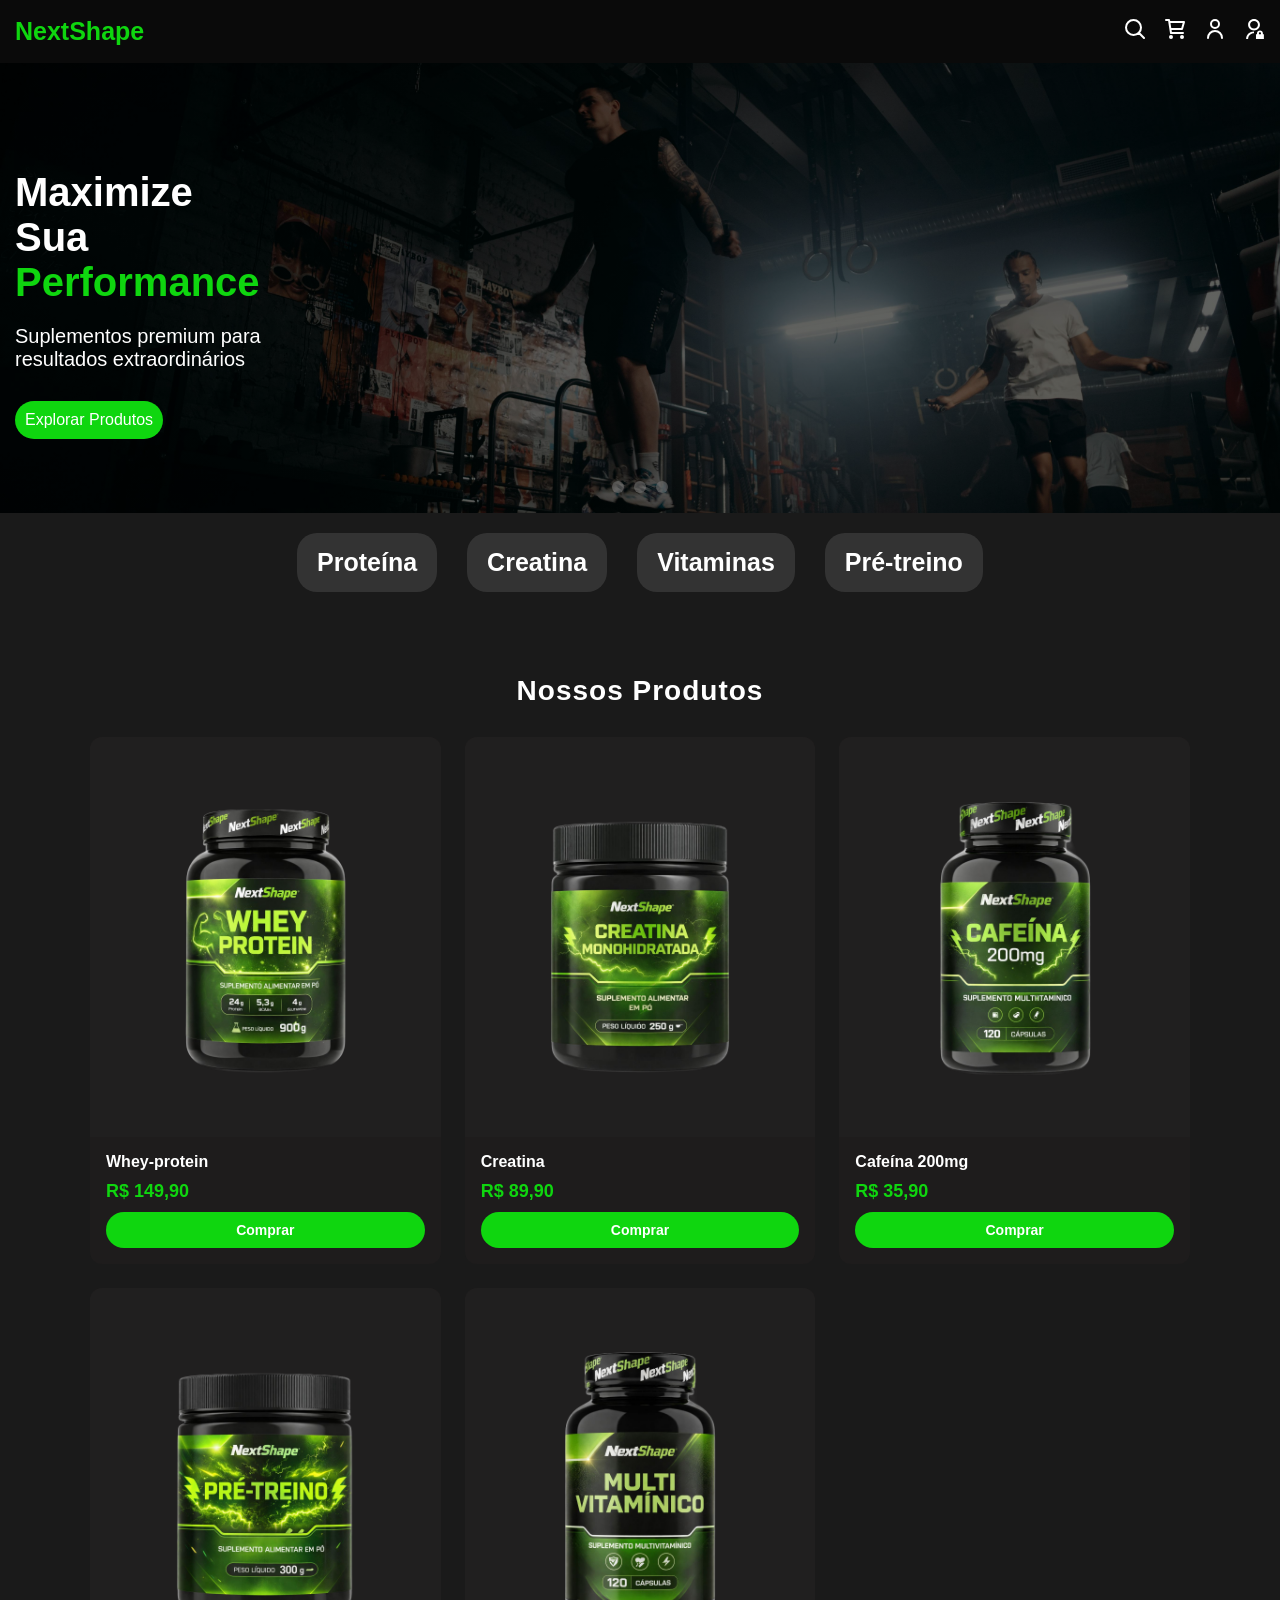
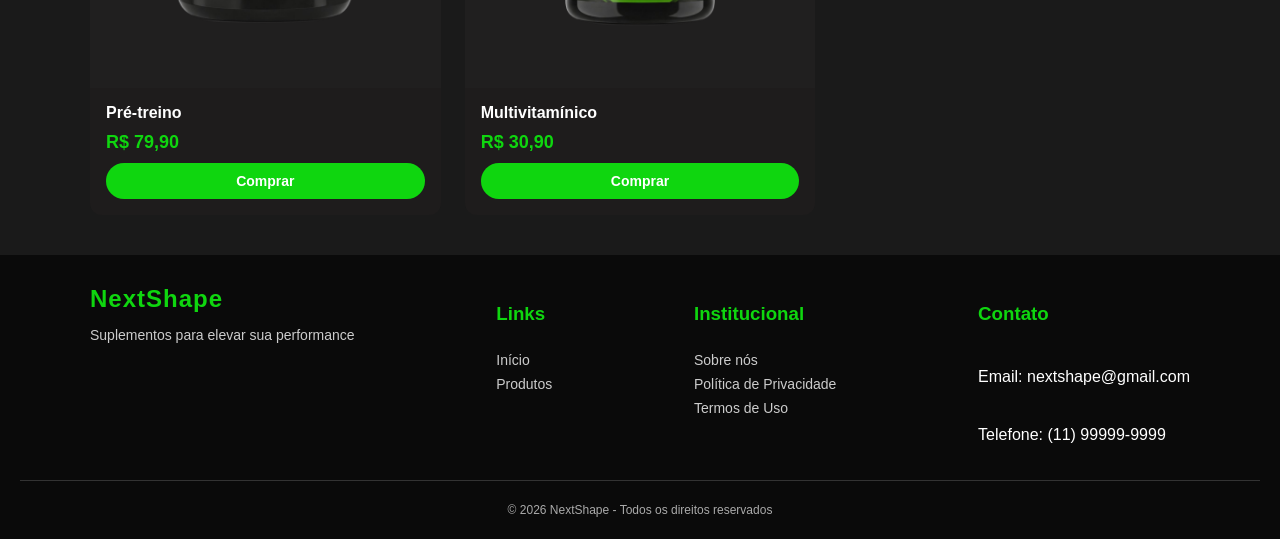
==== Index.html @ a3b371cc "Reinicializando o Projeto" ====
<!DOCTYPE html>
<html lang="pt-BR">

<head>
    <meta charset="UTF-8">
    <meta name="viewport" content="width=device-width, initial-scale=1.0">
    <link rel="stylesheet" href="Style.index.css">
    <script src="Script.index.js" defer></script>
    <title>NextShape</title>
</head>

<body>

    <header id="topo">
        <div class="header-logo">
            <a href="Index.html#topo">
                <h1>NextShape</h1>
            </a>
        </div>

        <div class="header-icons">
            <a href="#"><img class="icon" src="assets/icons/search.svg" alt="Pesquisar"></a>
            <a href="#"><img class="icon" src="assets/icons/cart.svg" alt="Carrinho"></a>
            <a href="Login.html"><img class="icon" src="assets/icons/user.svg" alt="Login"></a>
            <a href="#"><img class="icon" src="assets/icons/admin.svg" alt="Admin"></a>
        </div>
    </header>

    <section class="hero">
        <div class="hero-content">
            <h2>Maximize Sua <span class="highlight-performance">Performance</span></h2>
            <p>Suplementos premium para resultados extraordinários</p>
            <a href="#produtos" class="button">Explorar Produtos</a>
        </div>
        <div class="hero-dot">
            <span class="dot"></span>
            <span class="dot"></span>
            <span class="dot"></span>
        </div>
    </section>

    <section class="categories">
        <a href="#">Proteína</a>
        <a href="#">Creatina</a>
        <a href="#">Vitaminas</a>
        <a href="#">Pré-treino</a>
    </section>



    <!-- Sessão de produtos que ficará na página inicial (home) -->
<div id="produtos">
    <section class="produtos">
        <h2 class="produtos-titulo">Nossos Produtos</h2>
        <div class="grade-produtos">

            <div class="card">
                <img src="assets/images/whey-protein.png" alt="Whey-protein">
                <div class="card-info">
                    <h3>Whey-protein</h3>
                    <span class="card-preco">R$ 149,90 </span>
                    <a href="#" class="button">Comprar</a>
                </div>
            </div>

            <div class="card">
                <img src="assets/images/creatina.png" alt="Creatina Monohidratada">
                <div class="card-info">
                    <h3>Creatina</h3>
                    <span class="card-preco">R$ 89,90 </span>
                    <a href="#" class="button">Comprar</a>
                </div>
            </div>

            <div class="card">
                <img src="assets/images/cafeína.png" alt="Cafeína">
                <div class="card-info">
                    <h3>Cafeína 200mg</h3>
                    <span class="card-preco">R$ 35,90 </span>
                    <a href="#" class="button">Comprar</a>
                </div>
            </div>

            <div class="card">
                <img src="assets/images/pré-treino.png" alt="Pré-treino">
                <div class="card-info">
                    <h3>Pré-treino</h3>
                    <span class="card-preco">R$ 79,90 </span>
                    <a href="#" class="button">Comprar</a>
                </div>
            </div>

            <div class="card">
                <img src="assets/images/multivitaminico.png" alt="Multivitaminico">
                <div class="card-info">
                    <h3>Multivitamínico</h3>
                    <span class="card-preco">R$ 30,90 </span>
                    <a href="#" class="button">Comprar</a>
                </div>
            </div>

        </div>
    </section>
</div>

    <!-- Rodapé realizado por Eduardo Alcantara -->
    <footer class="footer">
        <div class="footer-container">

            <div class="footer-logo">
                <h2>NextShape</h2>
                <p>Suplementos para elevar sua performance</p>
            </div>

            <div class="footer-links">
                <h3>Links</h3>
                <a href="#topo">Início</a>
                <a href="#produtos">Produtos</a>
            </div>

            <div class="footer-info">
                <h3>Institucional</h3>
                <a href="#">Sobre nós</a>
                <a href="#">Política de Privacidade</a>
                <a href="#">Termos de Uso</a>
            </div>

            <div class="footer-contact">
                <h3>Contato</h3>
                <p>Email: nextshape@gmail.com</p>
                <p>Telefone: (11) 99999-9999</p>
            </div>

        </div>

        <div class="footer-bottom">
            <p>© 2026 NextShape - Todos os direitos reservados</p>
        </div>
    </footer>



</body>

</html>
---- Style.index.css ----
body {
    margin: 0;
    font-family: Arial, sans-serif;
    background-color: #1a1a1a;
}

header {
    display: flex;
    justify-content: space-between;
    align-items: center;
    background-color: #0a0a0a;
    position: relative;
}

.header-logo h1 {
    color: rgb(15, 214, 15);
    text-decoration: none;
    font-size: 25px;
    font-weight: bold;
    padding-left: 15px;
}

.header-logo a {
    text-decoration: none;
}

.icon {
    width: 20px;
    height: 20px;
    cursor: pointer;
}

.header-icons {
    display: flex;
    gap: 20px;
    padding-right: 15px;
}

.button {
    background-color: rgb(15, 214, 15);
    color: white;
    padding: 10px;
    text-decoration: none;
    border-radius: 20px;
    cursor: pointer;
    display: inline-block;
    margin-top: 10px;
}

.button:hover {
    background-color: rgb(10, 180, 10);
}

.hero {
    background-size: cover;
    background-position: center;
    height: 50vh;
    display: flex;
    align-items: center;
    position: relative;
}

.hero-content {
    padding-left: 15px;
    color: white;
    max-width: 250px;
}

.hero-content h2 {
    font-size: 40px;
    margin-bottom: 10px;
}

.hero-content p {
    font-size: 20px;
    margin-bottom: 20px;
}

.highlight-performance {
    color: rgb(15, 214, 15);
}

.hero-dot {
    position: absolute;
    bottom: 20px;
    left: 50%;
    transform: translateX(-50%);
    display: flex;
    gap: 10px;
}

.dot {
    width: 12px;
    height: 12px;
    background-color: grey;
    border-radius: 50%;
    opacity: 0.5;
    cursor: pointer;
}

.categories {
    display: flex;
    justify-content: center;
    gap: 30px;
    padding: 20px 0;
}

.categories a {
    background-color: #333;
    color: white;
    text-decoration: none;
    font-size: 25px;
    padding: 15px 20px;
    border-radius: 20px;
    transition: background-color 0.3s ease;
    cursor: pointer;
    max-width: 200px;
    font-weight: bold;
}

.categories a:hover {
    background-color: rgb(75, 75, 75);
}



/* Css da sessão produtos da página inicial */

.produtos {
    padding: 40px 20px;
}

.produtos-titulo {
    color: white;
    text-align: center;
    font-size: 28px;
    margin-bottom: 30px;
    letter-spacing: 1px;
}

.grade-produtos {
    display: grid;
    grid-template-columns: repeat(3, 1fr);
    gap: 24px;
    max-width: 1100px;
    margin: 0 auto;
}

.card {
 background-color: #1e1c1c;
    border-radius: 12px;
    overflow: hidden;
    display: flex;
    flex-direction: column;
    transition: transform 0.2s ease, box-shadow 0.2s ease;
}

.card:hover {
    transform: translateY(-6px);
    box-shadow: 0 8px 24px rgba(15, 214, 15, 0.15);
}

.card img {
    background-color: #201f1f;
    width: 100%;
    height: 400px;
    object-fit: contain;
    padding: 20px;
    box-sizing: border-box;
    transition: transform 0.3s ease;
}

.card:hover img {
    transform: scale(1.05);
}

.card-info {
    padding: 16px;
    display: flex;
    flex-direction: column;
    gap: 10px;
    flex-grow: 1;
}

.card-info h3 {
    color: white;
    font-size: 16px;
    margin: 0;
}

.card-preco {
    color: rgb(15, 214, 15);
    font-size: 18px;
    font-weight: bold;
}

.card-info .button {
    text-align: center;
    margin-top: auto;
    padding: 10px;
    font-size: 14px;
    font-weight: bold;
}

/* ── Responsivo ── */
@media (max-width: 900px) {
    .grade-produtos {
        grid-template-columns: repeat(2, 1fr);
    }
}

@media (max-width: 500px) {
    .grade-produtos {
        grid-template-columns: 1fr;
    }
}




/* Css para o rodapé realizado por Eduardo Alcantara */
.footer {
    background-color: #0a0a0a;
    color: white;
    padding: 30px 20px 10px;
}

.footer-container {
    display: flex;
    justify-content: space-between;
    flex-wrap: wrap;
    gap: 30px;
    max-width: 1100px;
    margin: 0 auto;
}

.footer-logo h2 {
    color: rgb(15, 214, 15);
    margin: 0;
    letter-spacing: 1px;
}

.footer-logo p {
    font-size: 14px;
    color: #ccc;
}

.footer-links,
.footer-contact,
.footer-info {
    display: flex;
    flex-direction: column;
    gap: 8px;
}

.footer-links h3,
.footer-contact h3,
.footer-info h3 {
    color: rgb(15, 214, 15);
}

.footer-links a,
.footer-info a {
    text-decoration: none;
    color: #ccc;
    font-size: 14px;
    transition: 0.3s;
}

.footer-links a:hover,
.footer-info a:hover {
    color: rgb(15, 214, 15);
    transform: translateX(5px);
}

.footer-bottom {
    text-align: center;
    margin-top: 20px;
    border-top: 1px solid #333;
    padding-top: 10px;
    font-size: 12px;
    color: #aaa;
}



/* Essa função aqui ela ajusta alguns elementos dependendo da tela,
então é legal a gente sempre pensar nela para uma melhor visibilidade
nos celulares*/
@media (max-width: 768px) {

    .hero-content {
        padding-left: 20px;
        max-width: 90%;
    }

    .hero-content h2 {
        font-size: 30px;
    }

    .hero-content p {
        font-size: 15px;
    }

    .categories {
        flex-direction: column;
        align-items: center;
    }

    .categories a {
        width: 80%;
        text-align: center;
    }

    /* Rodapé */
    .footer-container {
        flex-direction: column;
        text-align: center;
        gap: 20px;
    }
}
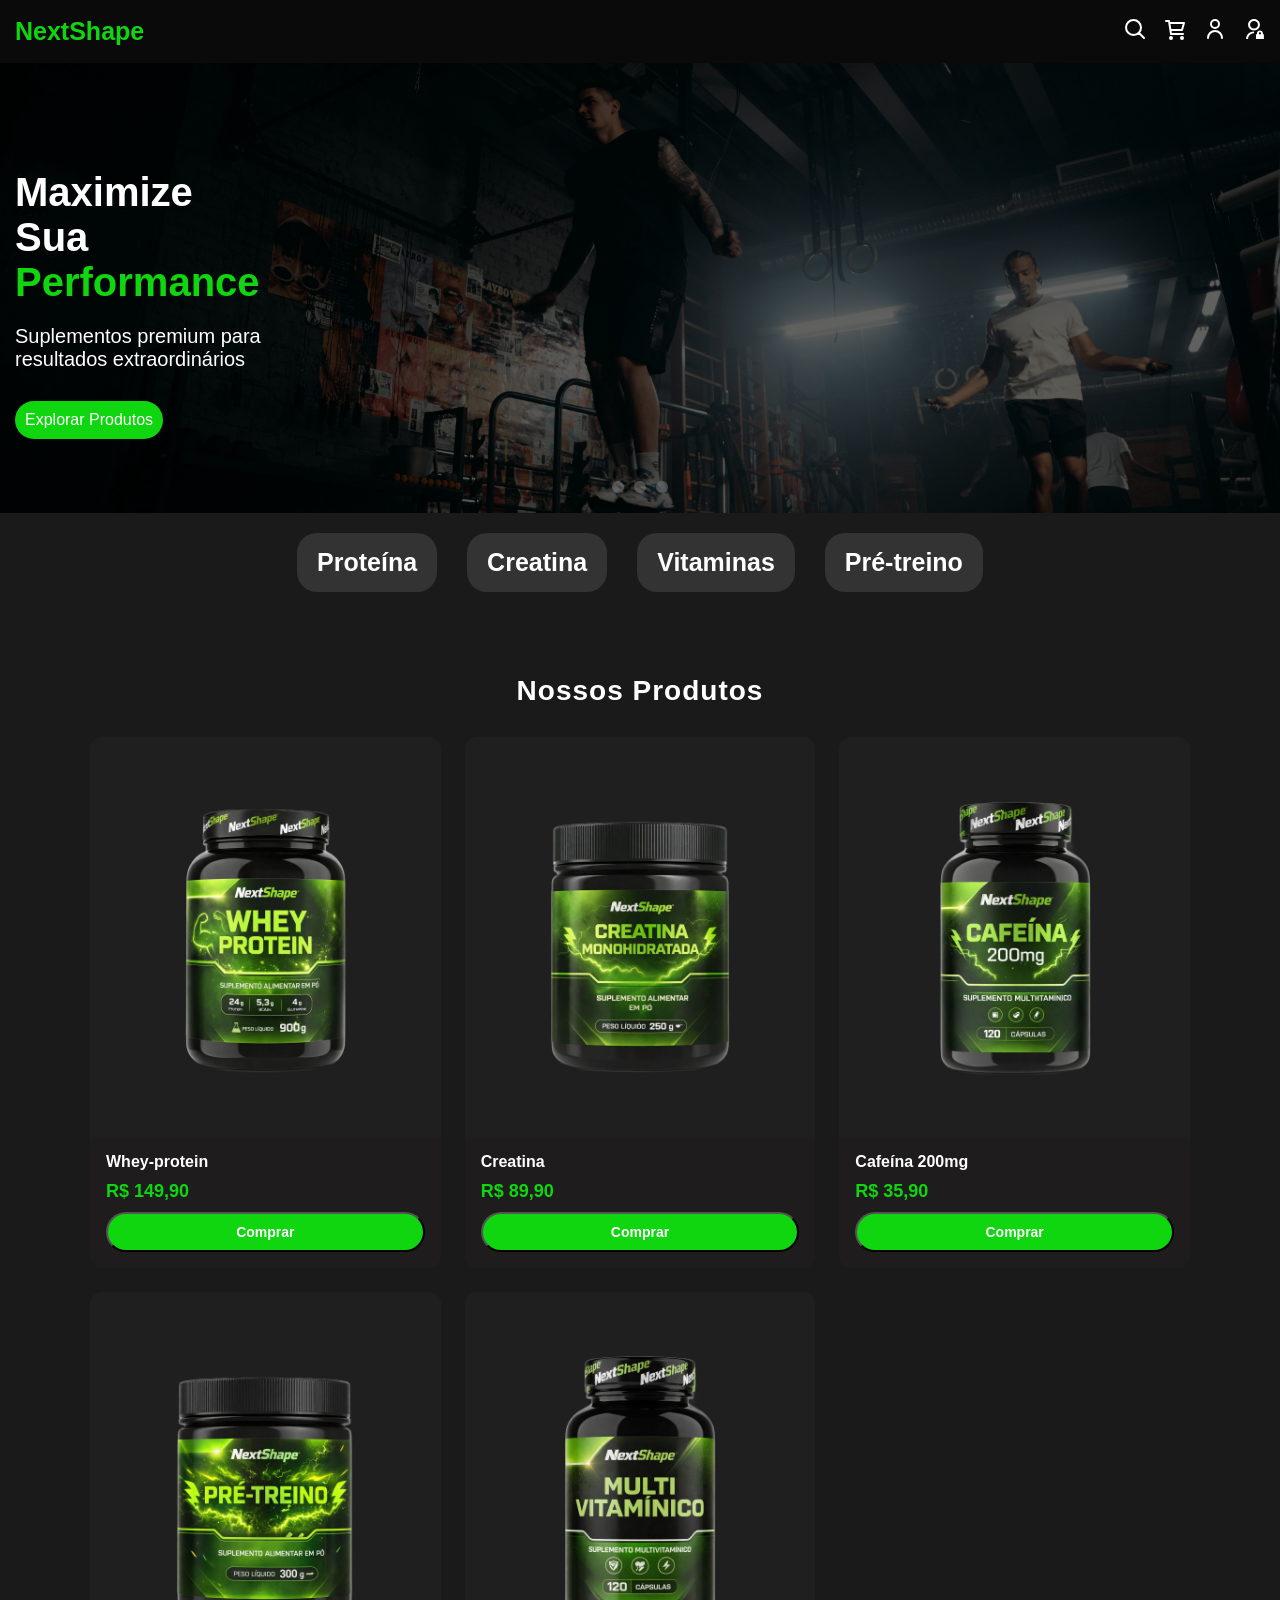
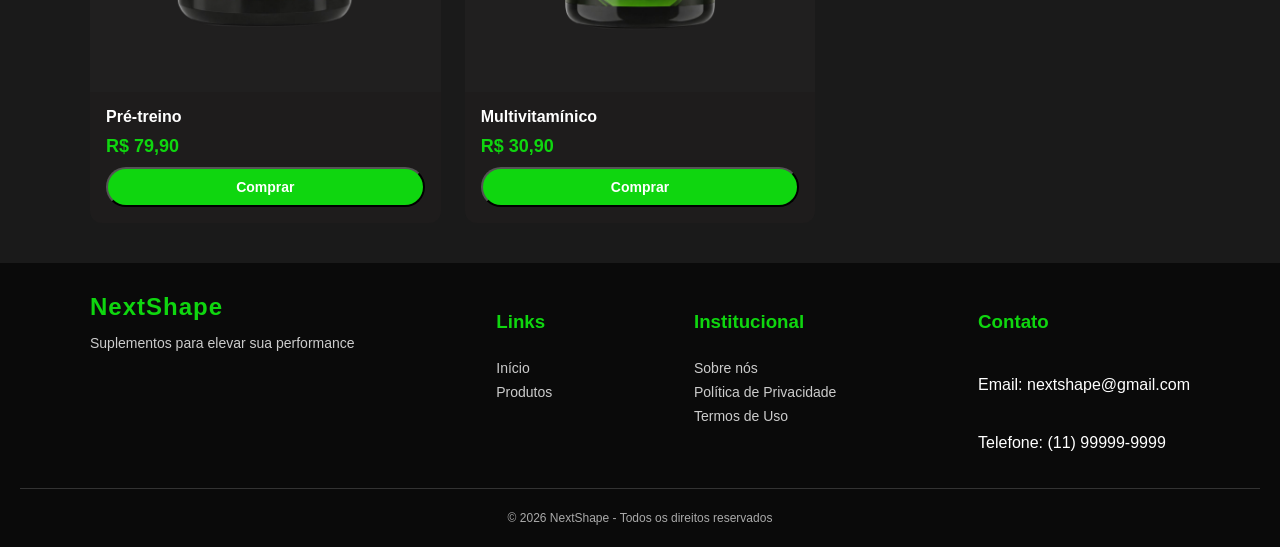
==== commit 6e8ef8c5: "Atualizado a página de cadastro e inserido carrinho lateral" ====
--- a/Index.html
+++ b/Index.html
@@ -20,11 +20,36 @@
 
         <div class="header-icons">
             <a href="#"><img class="icon" src="assets/icons/search.svg" alt="Pesquisar"></a>
-            <a href="#"><img class="icon" src="assets/icons/cart.svg" alt="Carrinho"></a>
-            <a href="Login.html"><img class="icon" src="assets/icons/user.svg" alt="Login"></a>
-            <a href="#"><img class="icon" src="assets/icons/admin.svg" alt="Admin"></a>
+            <button id="btn-carrinho" style="background: none; border: none; cursor: pointer; padding: 0;">
+            <img class="icon" src="assets/icons/cart.svg" alt="Carrinho"></button>
+            <a href="login.html"><img class="icon" src="assets/icons/user.svg" alt="Login"></a>
+            <a href="admin.html"><img class="icon" src="assets/icons/admin.svg" alt="Admin"></a>
         </div>
     </header>
+
+    <!-- CARRINHO LATERAL -->
+    <div class="carrinho-overlay" id="carrinho-overlay"></div>
+
+    <div class="carrinho-lateral" id="carrinho-lateral">
+        <div class="carrinho-header">
+            <h2>Meu Carrinho</h2>
+            <button class="btn-fechar" id="btn-fechar-carrinho">✕</button>
+        </div>
+
+        <div class="carrinho-itens" id="carrinho-itens">
+            <!-- Os itens aparecem aqui dinamicamente -->
+            <p class="carrinho-vazio">Seu carrinho está vazio</p>
+        </div>
+
+        <div class="carrinho-footer">
+            <div class="carrinho-total">
+                <strong>Total:</strong>
+                <span id="total-preco">R$ 0,00</span>
+            </div>
+            <button class="btn-finalizar">Finalizar Compra</button>
+        </div>
+    </div>
+
 
     <section class="hero">
         <div class="hero-content">
@@ -50,7 +75,7 @@
 
     <!-- Sessão de produtos que ficará na página inicial (home) -->
 <div id="produtos">
-    <section class="produtos">
+     <section class="produtos">
         <h2 class="produtos-titulo">Nossos Produtos</h2>
         <div class="grade-produtos">
 
@@ -59,7 +84,7 @@
                 <div class="card-info">
                     <h3>Whey-protein</h3>
                     <span class="card-preco">R$ 149,90 </span>
-                    <a href="#" class="button">Comprar</a>
+                    <button class="button btn-adicionar" data-nome="Whey-protein" data-preco="149.90">Comprar</button>
                 </div>
             </div>
 
@@ -68,7 +93,7 @@
                 <div class="card-info">
                     <h3>Creatina</h3>
                     <span class="card-preco">R$ 89,90 </span>
-                    <a href="#" class="button">Comprar</a>
+                    <button class="button btn-adicionar" data-nome="Creatina" data-preco="89.90">Comprar</button>
                 </div>
             </div>
 
@@ -77,7 +102,7 @@
                 <div class="card-info">
                     <h3>Cafeína 200mg</h3>
                     <span class="card-preco">R$ 35,90 </span>
-                    <a href="#" class="button">Comprar</a>
+                    <button class="button btn-adicionar" data-nome="Cafeína 200mg" data-preco="35.90">Comprar</button>
                 </div>
             </div>
 
@@ -86,7 +111,7 @@
                 <div class="card-info">
                     <h3>Pré-treino</h3>
                     <span class="card-preco">R$ 79,90 </span>
-                    <a href="#" class="button">Comprar</a>
+                    <button class="button btn-adicionar" data-nome="Pré-treino" data-preco="79.90">Comprar</button>
                 </div>
             </div>
 
@@ -95,7 +120,7 @@
                 <div class="card-info">
                     <h3>Multivitamínico</h3>
                     <span class="card-preco">R$ 30,90 </span>
-                    <a href="#" class="button">Comprar</a>
+                    <button class="button btn-adicionar" data-nome="Multivitamínico" data-preco="30.90">Comprar</button>
                 </div>
             </div>
 
@@ -137,9 +162,6 @@
             <p>© 2026 NextShape - Todos os direitos reservados</p>
         </div>
     </footer>
-
-
-
 </body>
 
 </html>
--- a/Style.index.css
+++ b/Style.index.css
@@ -50,6 +50,205 @@
 .button:hover {
     background-color: rgb(10, 180, 10);
 }
+
+/* Carrinho lateral */
+
+.carrinho-overlay {
+    display: none;
+    position: fixed;
+    top: 0;
+    left: 0;
+    width: 100%;
+    height: 100%;
+    background-color: rgba(0, 0, 0, 0.5);
+    z-index: 999;
+}
+
+.carrinho-overlay.ativo {
+    display: block;
+}
+
+.carrinho-lateral {
+    display: none;
+    position: fixed;
+    top: 0;
+    right: 0;
+    width: 400px;
+    height: 100vh;
+    background-color: #201f1f;
+    box-shadow: -2px 0 10px rgba(0, 0, 0, 0.5);
+    z-index: 1000;
+    flex-direction: column;
+}
+
+.carrinho-lateral.ativo {
+    display: flex;
+    animation: slideIn 0.3s ease-out;
+}
+
+@keyframes slideIn {
+    from {
+        transform: translateX(100%);
+    }
+    to {
+        transform: translateX(0);
+    }
+}
+
+.carrinho-header {
+    display: flex;
+    justify-content: space-between;
+    align-items: center;
+    padding: 20px;
+    border-bottom: 2px solid rgba(15, 214, 15, 0.3);
+}
+
+.carrinho-header h2 {
+    color: white;
+    margin: 0;
+    font-size: 22px;
+}
+
+.btn-fechar {
+    background: none;
+    border: none;
+    color: white;
+    font-size: 28px;
+    cursor: pointer;
+    padding: 0;
+    width: 30px;
+    height: 30px;
+}
+
+.btn-fechar:hover {
+    color: rgb(15, 214, 15);
+}
+
+.carrinho-itens {
+    flex: 1;
+    overflow-y: auto;
+    padding: 20px;
+}
+
+.carrinho-vazio {
+    color: #999;
+    text-align: center;
+    padding: 40px 20px;
+    font-style: italic;
+}
+
+.item-carrinho {
+    display: flex;
+    justify-content: space-between;
+    align-items: center;
+    padding: 15px;
+    background-color: #1a1a1a;
+    border-radius: 8px;
+    margin-bottom: 12px;
+    border-left: 3px solid rgb(15, 214, 15);
+}
+
+.item-info h4 {
+    color: white;
+    margin: 0 0 5px 0;
+    font-size: 14px;
+}
+
+.item-info p {
+    color: rgb(15, 214, 15);
+    margin: 0;
+    font-weight: bold;
+    font-size: 14px;
+}
+
+.item-quantidade {
+    display: flex;
+    align-items: center;
+    gap: 8px;
+}
+
+.btn-quantidade {
+    background-color: rgba(15, 214, 15, 0.2);
+    border: 1px solid rgb(15, 214, 15);
+    color: white;
+    width: 24px;
+    height: 24px;
+    border-radius: 4px;
+    cursor: pointer;
+    font-size: 12px;
+    transition: all 0.3s ease;
+}
+
+.btn-quantidade:hover {
+    background-color: rgb(15, 214, 15);
+    color: #1a1a1a;
+}
+
+.quantidade-valor {
+    color: white;
+    font-weight: bold;
+    width: 20px;
+    text-align: center;
+    font-size: 14px;
+}
+
+.btn-remover {
+    background: none;
+    border: none;
+    color: #ff4d4d;
+    cursor: pointer;
+    font-size: 18px;
+    padding: 0;
+    width: 24px;
+    height: 24px;
+    display: flex;
+    align-items: center;
+    justify-content: center;
+}
+
+.btn-remover:hover {
+    color: #ff0000;
+}
+
+.carrinho-footer {
+    padding: 20px;
+    border-top: 2px solid rgba(15, 214, 15, 0.3);
+    background-color: #1a1a1a;
+}
+
+.carrinho-total {
+    display: flex;
+    justify-content: space-between;
+    align-items: center;
+    color: white;
+    margin-bottom: 15px;
+    font-size: 18px;
+}
+
+.carrinho-total span {
+    color: rgb(15, 214, 15);
+    font-weight: bold;
+}
+
+.btn-finalizar {
+    width: 100%;
+    padding: 14px;
+    background-color: rgb(15, 214, 15);
+    color: #1a1a1a;
+    border: none;
+    border-radius: 8px;
+    font-weight: bold;
+    font-size: 16px;
+    cursor: pointer;
+    transition: all 0.3s ease;
+}
+
+.btn-finalizar:hover {
+    background-color: rgb(10, 180, 10);
+    box-shadow: 0 4px 12px rgba(15, 214, 15, 0.3);
+}
+
+/* Hero */
 
 .hero {
     background-size: cover;
@@ -202,22 +401,6 @@
     font-weight: bold;
 }
 
-/* ── Responsivo ── */
-@media (max-width: 900px) {
-    .grade-produtos {
-        grid-template-columns: repeat(2, 1fr);
-    }
-}
-
-@media (max-width: 500px) {
-    .grade-produtos {
-        grid-template-columns: 1fr;
-    }
-}
-
-
-
-
 /* Css para o rodapé realizado por Eduardo Alcantara */
 .footer {
     background-color: #0a0a0a;
@@ -282,13 +465,20 @@
     color: #aaa;
 }
 
-
-
 /* Essa função aqui ela ajusta alguns elementos dependendo da tela,
 então é legal a gente sempre pensar nela para uma melhor visibilidade
 nos celulares*/
+@media (max-width: 900px) {
+    .grade-produtos {
+        grid-template-columns: repeat(2, 1fr);
+    }
+
+    .carrinho-lateral {
+        width: 350px;
+    }
+}
+
 @media (max-width: 768px) {
-
     .hero-content {
         padding-left: 20px;
         max-width: 90%;
@@ -312,12 +502,27 @@
         text-align: center;
     }
 
-    /* Rodapé */
     .footer-container {
         flex-direction: column;
         text-align: center;
         gap: 20px;
     }
-}
-
-
+
+    .carrinho-lateral {
+        width: 80vw;
+        max-width: 350px;
+    }
+}
+
+@media (max-width: 500px) {
+    .grade-produtos {
+        grid-template-columns: 1fr;
+    }
+
+    .carrinho-lateral {
+        width: 100vw;
+        max-width: none;
+    }
+}
+
+
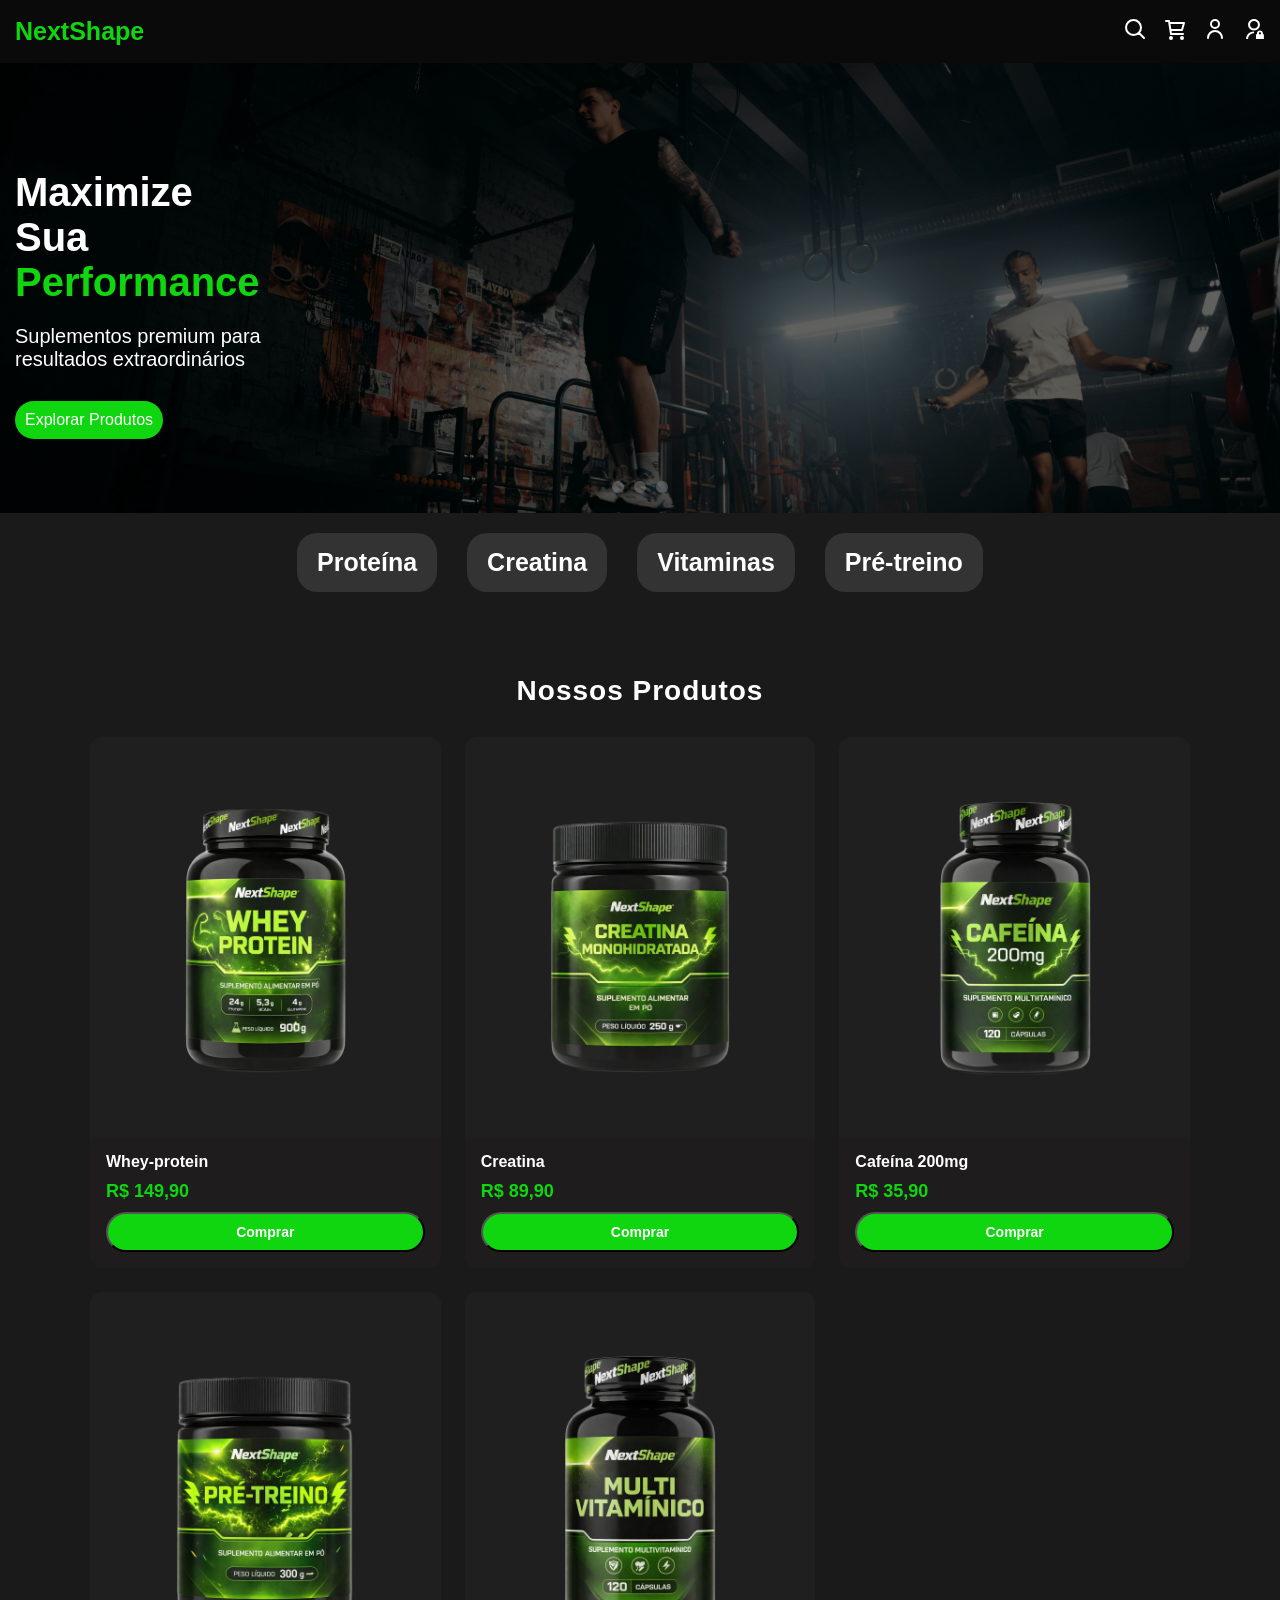
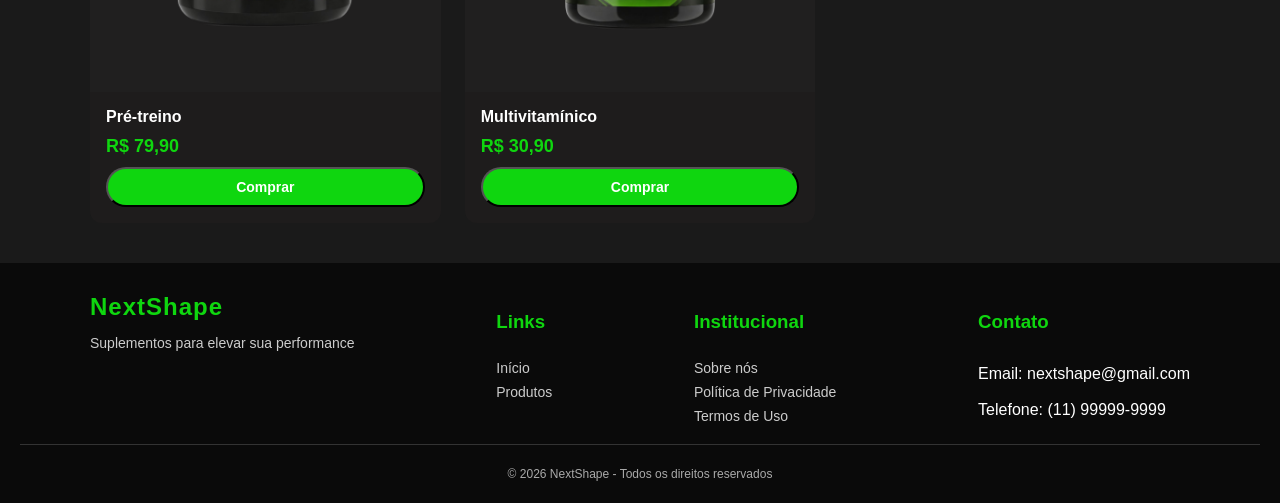
==== commit 51ba0a25: "Adicionando melhorias no Rodapé" ====
--- a/Index.html
+++ b/Index.html
@@ -1,167 +1,250 @@
-<!DOCTYPE html>
+<!doctype html>
 <html lang="pt-BR">
-
-<head>
-    <meta charset="UTF-8">
-    <meta name="viewport" content="width=device-width, initial-scale=1.0">
-    <link rel="stylesheet" href="Style.index.css">
+  <head>
+    <meta charset="UTF-8" />
+    <meta name="viewport" content="width=device-width, initial-scale=1.0" />
+    <link rel="stylesheet" href="Style.index.css" />
     <script src="Script.index.js" defer></script>
+    <script src="Script.footer.js" defer></script>
     <title>NextShape</title>
-</head>
-
-<body>
-
+  </head>
+
+  <body>
     <header id="topo">
-        <div class="header-logo">
-            <a href="Index.html#topo">
-                <h1>NextShape</h1>
-            </a>
-        </div>
-
-        <div class="header-icons">
-            <a href="#"><img class="icon" src="assets/icons/search.svg" alt="Pesquisar"></a>
-            <button id="btn-carrinho" style="background: none; border: none; cursor: pointer; padding: 0;">
-            <img class="icon" src="assets/icons/cart.svg" alt="Carrinho"></button>
-            <a href="login.html"><img class="icon" src="assets/icons/user.svg" alt="Login"></a>
-            <a href="admin.html"><img class="icon" src="assets/icons/admin.svg" alt="Admin"></a>
-        </div>
+      <div class="header-logo">
+        <a href="Index.html#topo">
+          <h1>NextShape</h1>
+        </a>
+      </div>
+
+      <div class="header-icons">
+        <a href="#"
+          ><img class="icon" src="assets/icons/search.svg" alt="Pesquisar"
+        /></a>
+        <button
+          id="btn-carrinho"
+          style="background: none; border: none; cursor: pointer; padding: 0"
+        >
+          <img class="icon" src="assets/icons/cart.svg" alt="Carrinho" />
+        </button>
+        <a href="login.html"
+          ><img class="icon" src="assets/icons/user.svg" alt="Login"
+        /></a>
+        <a href="admin.html"
+          ><img class="icon" src="assets/icons/admin.svg" alt="Admin"
+        /></a>
+      </div>
     </header>
 
     <!-- CARRINHO LATERAL -->
     <div class="carrinho-overlay" id="carrinho-overlay"></div>
 
     <div class="carrinho-lateral" id="carrinho-lateral">
-        <div class="carrinho-header">
-            <h2>Meu Carrinho</h2>
-            <button class="btn-fechar" id="btn-fechar-carrinho">✕</button>
-        </div>
-
-        <div class="carrinho-itens" id="carrinho-itens">
-            <!-- Os itens aparecem aqui dinamicamente -->
-            <p class="carrinho-vazio">Seu carrinho está vazio</p>
-        </div>
-
-        <div class="carrinho-footer">
-            <div class="carrinho-total">
-                <strong>Total:</strong>
-                <span id="total-preco">R$ 0,00</span>
-            </div>
-            <button class="btn-finalizar">Finalizar Compra</button>
-        </div>
-    </div>
-
+      <div class="carrinho-header">
+        <h2>Meu Carrinho</h2>
+        <button class="btn-fechar" id="btn-fechar-carrinho">✕</button>
+      </div>
+
+      <div class="carrinho-itens" id="carrinho-itens">
+        <!-- Os itens aparecem aqui dinamicamente -->
+        <p class="carrinho-vazio">Seu carrinho está vazio</p>
+      </div>
+
+      <div class="carrinho-footer">
+        <div class="carrinho-total">
+          <strong>Total:</strong>
+          <span id="total-preco">R$ 0,00</span>
+        </div>
+        <button class="btn-finalizar">Finalizar Compra</button>
+      </div>
+    </div>
 
     <section class="hero">
-        <div class="hero-content">
-            <h2>Maximize Sua <span class="highlight-performance">Performance</span></h2>
-            <p>Suplementos premium para resultados extraordinários</p>
-            <a href="#produtos" class="button">Explorar Produtos</a>
-        </div>
-        <div class="hero-dot">
-            <span class="dot"></span>
-            <span class="dot"></span>
-            <span class="dot"></span>
-        </div>
+      <div class="hero-content">
+        <h2>
+          Maximize Sua <span class="highlight-performance">Performance</span>
+        </h2>
+        <p>Suplementos premium para resultados extraordinários</p>
+        <a href="#produtos" class="button">Explorar Produtos</a>
+      </div>
+      <div class="hero-dot">
+        <span class="dot"></span>
+        <span class="dot"></span>
+        <span class="dot"></span>
+      </div>
     </section>
 
     <section class="categories">
-        <a href="#">Proteína</a>
-        <a href="#">Creatina</a>
-        <a href="#">Vitaminas</a>
-        <a href="#">Pré-treino</a>
+      <a href="#">Proteína</a>
+      <a href="#">Creatina</a>
+      <a href="#">Vitaminas</a>
+      <a href="#">Pré-treino</a>
     </section>
 
-
-
     <!-- Sessão de produtos que ficará na página inicial (home) -->
-<div id="produtos">
-     <section class="produtos">
+    <div id="produtos">
+      <section class="produtos">
         <h2 class="produtos-titulo">Nossos Produtos</h2>
         <div class="grade-produtos">
-
-            <div class="card">
-                <img src="assets/images/whey-protein.png" alt="Whey-protein">
-                <div class="card-info">
-                    <h3>Whey-protein</h3>
-                    <span class="card-preco">R$ 149,90 </span>
-                    <button class="button btn-adicionar" data-nome="Whey-protein" data-preco="149.90">Comprar</button>
-                </div>
-            </div>
-
-            <div class="card">
-                <img src="assets/images/creatina.png" alt="Creatina Monohidratada">
-                <div class="card-info">
-                    <h3>Creatina</h3>
-                    <span class="card-preco">R$ 89,90 </span>
-                    <button class="button btn-adicionar" data-nome="Creatina" data-preco="89.90">Comprar</button>
-                </div>
-            </div>
-
-            <div class="card">
-                <img src="assets/images/cafeína.png" alt="Cafeína">
-                <div class="card-info">
-                    <h3>Cafeína 200mg</h3>
-                    <span class="card-preco">R$ 35,90 </span>
-                    <button class="button btn-adicionar" data-nome="Cafeína 200mg" data-preco="35.90">Comprar</button>
-                </div>
-            </div>
-
-            <div class="card">
-                <img src="assets/images/pré-treino.png" alt="Pré-treino">
-                <div class="card-info">
-                    <h3>Pré-treino</h3>
-                    <span class="card-preco">R$ 79,90 </span>
-                    <button class="button btn-adicionar" data-nome="Pré-treino" data-preco="79.90">Comprar</button>
-                </div>
-            </div>
-
-            <div class="card">
-                <img src="assets/images/multivitaminico.png" alt="Multivitaminico">
-                <div class="card-info">
-                    <h3>Multivitamínico</h3>
-                    <span class="card-preco">R$ 30,90 </span>
-                    <button class="button btn-adicionar" data-nome="Multivitamínico" data-preco="30.90">Comprar</button>
-                </div>
-            </div>
-
-        </div>
-    </section>
-</div>
-
-    <!-- Rodapé realizado por Eduardo Alcantara -->
+          <div class="card">
+            <img src="assets/images/whey-protein.png" alt="Whey-protein" />
+            <div class="card-info">
+              <h3>Whey-protein</h3>
+              <span class="card-preco">R$ 149,90 </span>
+              <button
+                class="button btn-adicionar"
+                data-nome="Whey-protein"
+                data-preco="149.90"
+              >
+                Comprar
+              </button>
+            </div>
+          </div>
+
+          <div class="card">
+            <img
+              src="assets/images/creatina.png"
+              alt="Creatina Monohidratada"
+            />
+            <div class="card-info">
+              <h3>Creatina</h3>
+              <span class="card-preco">R$ 89,90 </span>
+              <button
+                class="button btn-adicionar"
+                data-nome="Creatina"
+                data-preco="89.90"
+              >
+                Comprar
+              </button>
+            </div>
+          </div>
+
+          <div class="card">
+            <img src="assets/images/cafeína.png" alt="Cafeína" />
+            <div class="card-info">
+              <h3>Cafeína 200mg</h3>
+              <span class="card-preco">R$ 35,90 </span>
+              <button
+                class="button btn-adicionar"
+                data-nome="Cafeína 200mg"
+                data-preco="35.90"
+              >
+                Comprar
+              </button>
+            </div>
+          </div>
+
+          <div class="card">
+            <img src="assets/images/pré-treino.png" alt="Pré-treino" />
+            <div class="card-info">
+              <h3>Pré-treino</h3>
+              <span class="card-preco">R$ 79,90 </span>
+              <button
+                class="button btn-adicionar"
+                data-nome="Pré-treino"
+                data-preco="79.90"
+              >
+                Comprar
+              </button>
+            </div>
+          </div>
+
+          <div class="card">
+            <img
+              src="assets/images/multivitaminico.png"
+              alt="Multivitaminico"
+            />
+            <div class="card-info">
+              <h3>Multivitamínico</h3>
+              <span class="card-preco">R$ 30,90 </span>
+              <button
+                class="button btn-adicionar"
+                data-nome="Multivitamínico"
+                data-preco="30.90"
+              >
+                Comprar
+              </button>
+            </div>
+          </div>
+        </div>
+      </section>
+    </div>
+
+    <!-- Código HTML Rodapé realizado por Eduardo Alcantara -->
     <footer class="footer">
-        <div class="footer-container">
-
-            <div class="footer-logo">
-                <h2>NextShape</h2>
-                <p>Suplementos para elevar sua performance</p>
-            </div>
-
-            <div class="footer-links">
-                <h3>Links</h3>
-                <a href="#topo">Início</a>
-                <a href="#produtos">Produtos</a>
-            </div>
-
-            <div class="footer-info">
-                <h3>Institucional</h3>
-                <a href="#">Sobre nós</a>
-                <a href="#">Política de Privacidade</a>
-                <a href="#">Termos de Uso</a>
-            </div>
-
-            <div class="footer-contact">
-                <h3>Contato</h3>
-                <p>Email: nextshape@gmail.com</p>
-                <p>Telefone: (11) 99999-9999</p>
-            </div>
-
-        </div>
-
-        <div class="footer-bottom">
-            <p>© 2026 NextShape - Todos os direitos reservados</p>
-        </div>
+      <div class="footer-container">
+        <div class="footer-logo">
+          <h2>NextShape</h2>
+          <p>Suplementos para elevar sua performance</p>
+        </div>
+
+        <div class="footer-links">
+          <h3>Links</h3>
+
+          <a href="#topo">Início</a>
+          <a href="#produtos">Produtos</a>
+        </div>
+
+        <div class="footer-info">
+          <h3>Institucional</h3>
+
+          <a href="#" id="abrir-sobre">Sobre nós</a>
+          <a href="#" id="abrir-politica"> Política de Privacidade </a>
+          <a href="#" id="abrir-termos"> Termos de Uso </a>
+        </div>
+
+        <div class="footer-contact">
+          <h3>Contato</h3>
+
+          <p>Email: nextshape@gmail.com</p>
+          <p>Telefone: (11) 99999-9999</p>
+        </div>
+      </div>
+
+      <div class="footer-bottom">
+        <p>© 2026 NextShape - Todos os direitos reservados</p>
+      </div>
     </footer>
-</body>
-
-</html>+
+    <div id="modal-sobre" class="modal">
+      <div class="modal-content">
+        <span class="fechar">&times;</span>
+
+        <h2>Sobre Nós</h2>
+
+        <p>
+          A NextShape é uma empresa criada por seis estudantes do Centro
+          Universitário Senac - Santo Amaro. Empresa focada em suplementos para
+          atletas, praticantes de academia e pessoas que desejam melhorar sua
+          performance e qualidade de vida.
+        </p>
+      </div>
+    </div>
+
+    <div id="modal-politica" class="modal">
+      <div class="modal-content">
+        <span class="fechar">&times;</span>
+
+        <h2>Política de Privacidade</h2>
+
+        <p>
+          A NextShape respeita a privacidade dos usuários e protege as
+          informações compartilhadas durante a navegação.
+        </p>
+      </div>
+    </div>
+
+    <div id="modal-termos" class="modal">
+      <div class="modal-content">
+        <span class="fechar">&times;</span>
+
+        <h2>Termos de Uso</h2>
+
+        <p>
+          Ao utilizar a plataforma NextShape, o usuário concorda com as
+          condições de uso e navegação estabelecidas pelo site.
+        </p>
+      </div>
+    </div>
+  </body>
+</html>
--- a/Style.index.css
+++ b/Style.index.css
@@ -1,528 +1,565 @@
 body {
-    margin: 0;
-    font-family: Arial, sans-serif;
-    background-color: #1a1a1a;
+  margin: 0;
+  font-family: Arial, sans-serif;
+  background-color: #1a1a1a;
 }
 
 header {
-    display: flex;
-    justify-content: space-between;
-    align-items: center;
-    background-color: #0a0a0a;
-    position: relative;
+  display: flex;
+  justify-content: space-between;
+  align-items: center;
+  background-color: #0a0a0a;
+  position: relative;
 }
 
 .header-logo h1 {
-    color: rgb(15, 214, 15);
-    text-decoration: none;
-    font-size: 25px;
-    font-weight: bold;
-    padding-left: 15px;
+  color: rgb(15, 214, 15);
+  text-decoration: none;
+  font-size: 25px;
+  font-weight: bold;
+  padding-left: 15px;
 }
 
 .header-logo a {
-    text-decoration: none;
+  text-decoration: none;
 }
 
 .icon {
-    width: 20px;
-    height: 20px;
-    cursor: pointer;
+  width: 20px;
+  height: 20px;
+  cursor: pointer;
 }
 
 .header-icons {
-    display: flex;
-    gap: 20px;
-    padding-right: 15px;
+  display: flex;
+  gap: 20px;
+  padding-right: 15px;
 }
 
 .button {
-    background-color: rgb(15, 214, 15);
-    color: white;
-    padding: 10px;
-    text-decoration: none;
-    border-radius: 20px;
-    cursor: pointer;
-    display: inline-block;
-    margin-top: 10px;
+  background-color: rgb(15, 214, 15);
+  color: white;
+  padding: 10px;
+  text-decoration: none;
+  border-radius: 20px;
+  cursor: pointer;
+  display: inline-block;
+  margin-top: 10px;
 }
 
 .button:hover {
-    background-color: rgb(10, 180, 10);
+  background-color: rgb(10, 180, 10);
 }
 
 /* Carrinho lateral */
 
 .carrinho-overlay {
-    display: none;
-    position: fixed;
-    top: 0;
-    left: 0;
-    width: 100%;
-    height: 100%;
-    background-color: rgba(0, 0, 0, 0.5);
-    z-index: 999;
+  display: none;
+  position: fixed;
+  top: 0;
+  left: 0;
+  width: 100%;
+  height: 100%;
+  background-color: rgba(0, 0, 0, 0.5);
+  z-index: 999;
 }
 
 .carrinho-overlay.ativo {
-    display: block;
+  display: block;
 }
 
 .carrinho-lateral {
-    display: none;
-    position: fixed;
-    top: 0;
-    right: 0;
-    width: 400px;
-    height: 100vh;
-    background-color: #201f1f;
-    box-shadow: -2px 0 10px rgba(0, 0, 0, 0.5);
-    z-index: 1000;
-    flex-direction: column;
+  display: none;
+  position: fixed;
+  top: 0;
+  right: 0;
+  width: 400px;
+  height: 100vh;
+  background-color: #201f1f;
+  box-shadow: -2px 0 10px rgba(0, 0, 0, 0.5);
+  z-index: 1000;
+  flex-direction: column;
 }
 
 .carrinho-lateral.ativo {
-    display: flex;
-    animation: slideIn 0.3s ease-out;
+  display: flex;
+  animation: slideIn 0.3s ease-out;
 }
 
 @keyframes slideIn {
-    from {
-        transform: translateX(100%);
-    }
-    to {
-        transform: translateX(0);
-    }
+  from {
+    transform: translateX(100%);
+  }
+  to {
+    transform: translateX(0);
+  }
 }
 
 .carrinho-header {
-    display: flex;
-    justify-content: space-between;
-    align-items: center;
-    padding: 20px;
-    border-bottom: 2px solid rgba(15, 214, 15, 0.3);
+  display: flex;
+  justify-content: space-between;
+  align-items: center;
+  padding: 20px;
+  border-bottom: 2px solid rgba(15, 214, 15, 0.3);
 }
 
 .carrinho-header h2 {
-    color: white;
-    margin: 0;
-    font-size: 22px;
+  color: white;
+  margin: 0;
+  font-size: 22px;
 }
 
 .btn-fechar {
-    background: none;
-    border: none;
-    color: white;
-    font-size: 28px;
-    cursor: pointer;
-    padding: 0;
-    width: 30px;
-    height: 30px;
+  background: none;
+  border: none;
+  color: white;
+  font-size: 28px;
+  cursor: pointer;
+  padding: 0;
+  width: 30px;
+  height: 30px;
 }
 
 .btn-fechar:hover {
-    color: rgb(15, 214, 15);
+  color: rgb(15, 214, 15);
 }
 
 .carrinho-itens {
-    flex: 1;
-    overflow-y: auto;
-    padding: 20px;
+  flex: 1;
+  overflow-y: auto;
+  padding: 20px;
 }
 
 .carrinho-vazio {
-    color: #999;
-    text-align: center;
-    padding: 40px 20px;
-    font-style: italic;
+  color: #999;
+  text-align: center;
+  padding: 40px 20px;
+  font-style: italic;
 }
 
 .item-carrinho {
-    display: flex;
-    justify-content: space-between;
-    align-items: center;
-    padding: 15px;
-    background-color: #1a1a1a;
-    border-radius: 8px;
-    margin-bottom: 12px;
-    border-left: 3px solid rgb(15, 214, 15);
+  display: flex;
+  justify-content: space-between;
+  align-items: center;
+  padding: 15px;
+  background-color: #1a1a1a;
+  border-radius: 8px;
+  margin-bottom: 12px;
+  border-left: 3px solid rgb(15, 214, 15);
 }
 
 .item-info h4 {
-    color: white;
-    margin: 0 0 5px 0;
-    font-size: 14px;
+  color: white;
+  margin: 0 0 5px 0;
+  font-size: 14px;
 }
 
 .item-info p {
-    color: rgb(15, 214, 15);
-    margin: 0;
-    font-weight: bold;
-    font-size: 14px;
+  color: rgb(15, 214, 15);
+  margin: 0;
+  font-weight: bold;
+  font-size: 14px;
 }
 
 .item-quantidade {
-    display: flex;
-    align-items: center;
-    gap: 8px;
+  display: flex;
+  align-items: center;
+  gap: 8px;
 }
 
 .btn-quantidade {
-    background-color: rgba(15, 214, 15, 0.2);
-    border: 1px solid rgb(15, 214, 15);
-    color: white;
-    width: 24px;
-    height: 24px;
-    border-radius: 4px;
-    cursor: pointer;
-    font-size: 12px;
-    transition: all 0.3s ease;
+  background-color: rgba(15, 214, 15, 0.2);
+  border: 1px solid rgb(15, 214, 15);
+  color: white;
+  width: 24px;
+  height: 24px;
+  border-radius: 4px;
+  cursor: pointer;
+  font-size: 12px;
+  transition: all 0.3s ease;
 }
 
 .btn-quantidade:hover {
-    background-color: rgb(15, 214, 15);
-    color: #1a1a1a;
+  background-color: rgb(15, 214, 15);
+  color: #1a1a1a;
 }
 
 .quantidade-valor {
-    color: white;
-    font-weight: bold;
-    width: 20px;
-    text-align: center;
-    font-size: 14px;
+  color: white;
+  font-weight: bold;
+  width: 20px;
+  text-align: center;
+  font-size: 14px;
 }
 
 .btn-remover {
-    background: none;
-    border: none;
-    color: #ff4d4d;
-    cursor: pointer;
-    font-size: 18px;
-    padding: 0;
-    width: 24px;
-    height: 24px;
-    display: flex;
-    align-items: center;
-    justify-content: center;
+  background: none;
+  border: none;
+  color: #ff4d4d;
+  cursor: pointer;
+  font-size: 18px;
+  padding: 0;
+  width: 24px;
+  height: 24px;
+  display: flex;
+  align-items: center;
+  justify-content: center;
 }
 
 .btn-remover:hover {
-    color: #ff0000;
+  color: #ff0000;
 }
 
 .carrinho-footer {
-    padding: 20px;
-    border-top: 2px solid rgba(15, 214, 15, 0.3);
-    background-color: #1a1a1a;
+  padding: 20px;
+  border-top: 2px solid rgba(15, 214, 15, 0.3);
+  background-color: #1a1a1a;
 }
 
 .carrinho-total {
-    display: flex;
-    justify-content: space-between;
-    align-items: center;
-    color: white;
-    margin-bottom: 15px;
-    font-size: 18px;
+  display: flex;
+  justify-content: space-between;
+  align-items: center;
+  color: white;
+  margin-bottom: 15px;
+  font-size: 18px;
 }
 
 .carrinho-total span {
-    color: rgb(15, 214, 15);
-    font-weight: bold;
+  color: rgb(15, 214, 15);
+  font-weight: bold;
 }
 
 .btn-finalizar {
-    width: 100%;
-    padding: 14px;
-    background-color: rgb(15, 214, 15);
-    color: #1a1a1a;
-    border: none;
-    border-radius: 8px;
-    font-weight: bold;
-    font-size: 16px;
-    cursor: pointer;
-    transition: all 0.3s ease;
+  width: 100%;
+  padding: 14px;
+  background-color: rgb(15, 214, 15);
+  color: #1a1a1a;
+  border: none;
+  border-radius: 8px;
+  font-weight: bold;
+  font-size: 16px;
+  cursor: pointer;
+  transition: all 0.3s ease;
 }
 
 .btn-finalizar:hover {
-    background-color: rgb(10, 180, 10);
-    box-shadow: 0 4px 12px rgba(15, 214, 15, 0.3);
+  background-color: rgb(10, 180, 10);
+  box-shadow: 0 4px 12px rgba(15, 214, 15, 0.3);
 }
 
 /* Hero */
 
 .hero {
-    background-size: cover;
-    background-position: center;
-    height: 50vh;
-    display: flex;
-    align-items: center;
-    position: relative;
+  background-size: cover;
+  background-position: center;
+  height: 50vh;
+  display: flex;
+  align-items: center;
+  position: relative;
 }
 
 .hero-content {
-    padding-left: 15px;
-    color: white;
-    max-width: 250px;
+  padding-left: 15px;
+  color: white;
+  max-width: 250px;
 }
 
 .hero-content h2 {
-    font-size: 40px;
-    margin-bottom: 10px;
+  font-size: 40px;
+  margin-bottom: 10px;
 }
 
 .hero-content p {
-    font-size: 20px;
-    margin-bottom: 20px;
+  font-size: 20px;
+  margin-bottom: 20px;
 }
 
 .highlight-performance {
-    color: rgb(15, 214, 15);
+  color: rgb(15, 214, 15);
 }
 
 .hero-dot {
-    position: absolute;
-    bottom: 20px;
-    left: 50%;
-    transform: translateX(-50%);
-    display: flex;
-    gap: 10px;
+  position: absolute;
+  bottom: 20px;
+  left: 50%;
+  transform: translateX(-50%);
+  display: flex;
+  gap: 10px;
 }
 
 .dot {
-    width: 12px;
-    height: 12px;
-    background-color: grey;
-    border-radius: 50%;
-    opacity: 0.5;
-    cursor: pointer;
+  width: 12px;
+  height: 12px;
+  background-color: grey;
+  border-radius: 50%;
+  opacity: 0.5;
+  cursor: pointer;
 }
 
 .categories {
-    display: flex;
-    justify-content: center;
-    gap: 30px;
-    padding: 20px 0;
+  display: flex;
+  justify-content: center;
+  gap: 30px;
+  padding: 20px 0;
 }
 
 .categories a {
-    background-color: #333;
-    color: white;
-    text-decoration: none;
-    font-size: 25px;
-    padding: 15px 20px;
-    border-radius: 20px;
-    transition: background-color 0.3s ease;
-    cursor: pointer;
-    max-width: 200px;
-    font-weight: bold;
+  background-color: #333;
+  color: white;
+  text-decoration: none;
+  font-size: 25px;
+  padding: 15px 20px;
+  border-radius: 20px;
+  transition: background-color 0.3s ease;
+  cursor: pointer;
+  max-width: 200px;
+  font-weight: bold;
 }
 
 .categories a:hover {
-    background-color: rgb(75, 75, 75);
-}
-
-
+  background-color: rgb(75, 75, 75);
+}
 
 /* Css da sessão produtos da página inicial */
 
 .produtos {
-    padding: 40px 20px;
+  padding: 40px 20px;
 }
 
 .produtos-titulo {
-    color: white;
-    text-align: center;
-    font-size: 28px;
-    margin-bottom: 30px;
-    letter-spacing: 1px;
+  color: white;
+  text-align: center;
+  font-size: 28px;
+  margin-bottom: 30px;
+  letter-spacing: 1px;
 }
 
 .grade-produtos {
-    display: grid;
-    grid-template-columns: repeat(3, 1fr);
-    gap: 24px;
-    max-width: 1100px;
-    margin: 0 auto;
+  display: grid;
+  grid-template-columns: repeat(3, 1fr);
+  gap: 24px;
+  max-width: 1100px;
+  margin: 0 auto;
 }
 
 .card {
- background-color: #1e1c1c;
-    border-radius: 12px;
-    overflow: hidden;
-    display: flex;
-    flex-direction: column;
-    transition: transform 0.2s ease, box-shadow 0.2s ease;
+  background-color: #1e1c1c;
+  border-radius: 12px;
+  overflow: hidden;
+  display: flex;
+  flex-direction: column;
+  transition:
+    transform 0.2s ease,
+    box-shadow 0.2s ease;
 }
 
 .card:hover {
-    transform: translateY(-6px);
-    box-shadow: 0 8px 24px rgba(15, 214, 15, 0.15);
+  transform: translateY(-6px);
+  box-shadow: 0 8px 24px rgba(15, 214, 15, 0.15);
 }
 
 .card img {
-    background-color: #201f1f;
-    width: 100%;
-    height: 400px;
-    object-fit: contain;
-    padding: 20px;
-    box-sizing: border-box;
-    transition: transform 0.3s ease;
+  background-color: #201f1f;
+  width: 100%;
+  height: 400px;
+  object-fit: contain;
+  padding: 20px;
+  box-sizing: border-box;
+  transition: transform 0.3s ease;
 }
 
 .card:hover img {
-    transform: scale(1.05);
+  transform: scale(1.05);
 }
 
 .card-info {
-    padding: 16px;
-    display: flex;
-    flex-direction: column;
-    gap: 10px;
-    flex-grow: 1;
+  padding: 16px;
+  display: flex;
+  flex-direction: column;
+  gap: 10px;
+  flex-grow: 1;
 }
 
 .card-info h3 {
-    color: white;
-    font-size: 16px;
-    margin: 0;
+  color: white;
+  font-size: 16px;
+  margin: 0;
 }
 
 .card-preco {
-    color: rgb(15, 214, 15);
-    font-size: 18px;
-    font-weight: bold;
+  color: rgb(15, 214, 15);
+  font-size: 18px;
+  font-weight: bold;
 }
 
 .card-info .button {
-    text-align: center;
-    margin-top: auto;
-    padding: 10px;
-    font-size: 14px;
-    font-weight: bold;
-}
-
-/* Css para o rodapé realizado por Eduardo Alcantara */
+  text-align: center;
+  margin-top: auto;
+  padding: 10px;
+  font-size: 14px;
+  font-weight: bold;
+}
+
+/* Código Css para o rodapé realizado por Eduardo Alcantara */
 .footer {
-    background-color: #0a0a0a;
-    color: white;
-    padding: 30px 20px 10px;
+  background-color: #0a0a0a;
+  color: white;
+  padding: 30px 20px 10px;
 }
 
 .footer-container {
-    display: flex;
-    justify-content: space-between;
-    flex-wrap: wrap;
-    gap: 30px;
-    max-width: 1100px;
-    margin: 0 auto;
+  display: flex;
+  justify-content: space-between;
+  align-items: flex-start;
+  flex-wrap: wrap;
+  gap: 30px;
+  max-width: 1100px;
+  margin: 0 auto;
+}
+
+.footer-contact p {
+  margin: 5px 0;
 }
 
 .footer-logo h2 {
-    color: rgb(15, 214, 15);
-    margin: 0;
-    letter-spacing: 1px;
+  color: rgb(15, 214, 15);
+  margin: 0;
+  letter-spacing: 1px;
 }
 
 .footer-logo p {
-    font-size: 14px;
-    color: #ccc;
+  font-size: 14px;
+  color: #ccc;
 }
 
 .footer-links,
 .footer-contact,
 .footer-info {
-    display: flex;
-    flex-direction: column;
-    gap: 8px;
+  display: flex;
+  flex-direction: column;
+  gap: 8px;
 }
 
 .footer-links h3,
 .footer-contact h3,
 .footer-info h3 {
-    color: rgb(15, 214, 15);
+  color: rgb(15, 214, 15);
 }
 
 .footer-links a,
 .footer-info a {
-    text-decoration: none;
-    color: #ccc;
-    font-size: 14px;
-    transition: 0.3s;
+  text-decoration: none;
+  color: #ccc;
+  font-size: 14px;
+  transition: 0.3s;
 }
 
 .footer-links a:hover,
 .footer-info a:hover {
-    color: rgb(15, 214, 15);
-    transform: translateX(5px);
+  color: rgb(15, 214, 15);
+  transform: translateX(5px);
 }
 
 .footer-bottom {
-    text-align: center;
-    margin-top: 20px;
-    border-top: 1px solid #333;
-    padding-top: 10px;
-    font-size: 12px;
-    color: #aaa;
+  text-align: center;
+  margin-top: 20px;
+  border-top: 1px solid #333;
+  padding-top: 10px;
+  font-size: 12px;
+  color: #aaa;
+}
+
+.modal {
+  display: none;
+  position: fixed;
+  top: 0;
+  left: 0;
+  width: 100%;
+  height: 100%;
+  background-color: rgba(0, 0, 0, 0.7);
+  justify-content: center;
+  align-items: center;
+}
+
+.modal-content {
+  background-color: #1a1a1a;
+  color: white;
+  width: 400px;
+  padding: 25px;
+  border-radius: 10px;
+  border: 2px solid rgb(15, 214, 15);
+  position: relative;
+}
+
+.modal-content h2 {
+  color: rgb(15, 214, 15);
+}
+
+.fechar {
+  position: absolute;
+  top: 10px;
+  right: 15px;
+  font-size: 25px;
+  cursor: pointer;
 }
 
 /* Essa função aqui ela ajusta alguns elementos dependendo da tela,
 então é legal a gente sempre pensar nela para uma melhor visibilidade
 nos celulares*/
 @media (max-width: 900px) {
-    .grade-produtos {
-        grid-template-columns: repeat(2, 1fr);
-    }
-
-    .carrinho-lateral {
-        width: 350px;
-    }
+  .grade-produtos {
+    grid-template-columns: repeat(2, 1fr);
+  }
+
+  .carrinho-lateral {
+    width: 350px;
+  }
 }
 
 @media (max-width: 768px) {
-    .hero-content {
-        padding-left: 20px;
-        max-width: 90%;
-    }
-
-    .hero-content h2 {
-        font-size: 30px;
-    }
-
-    .hero-content p {
-        font-size: 15px;
-    }
-
-    .categories {
-        flex-direction: column;
-        align-items: center;
-    }
-
-    .categories a {
-        width: 80%;
-        text-align: center;
-    }
-
-    .footer-container {
-        flex-direction: column;
-        text-align: center;
-        gap: 20px;
-    }
-
-    .carrinho-lateral {
-        width: 80vw;
-        max-width: 350px;
-    }
+  .hero-content {
+    padding-left: 20px;
+    max-width: 90%;
+  }
+
+  .hero-content h2 {
+    font-size: 30px;
+  }
+
+  .hero-content p {
+    font-size: 15px;
+  }
+
+  .categories {
+    flex-direction: column;
+    align-items: center;
+  }
+
+  .categories a {
+    width: 80%;
+    text-align: center;
+  }
+
+  .footer-container {
+    flex-direction: column;
+    text-align: center;
+    gap: 20px;
+  }
+
+  .carrinho-lateral {
+    width: 80vw;
+    max-width: 350px;
+  }
 }
 
 @media (max-width: 500px) {
-    .grade-produtos {
-        grid-template-columns: 1fr;
-    }
-
-    .carrinho-lateral {
-        width: 100vw;
-        max-width: none;
-    }
-}
-
-
+  .grade-produtos {
+    grid-template-columns: 1fr;
+  }
+
+  .carrinho-lateral {
+    width: 100vw;
+    max-width: none;
+  }
+}
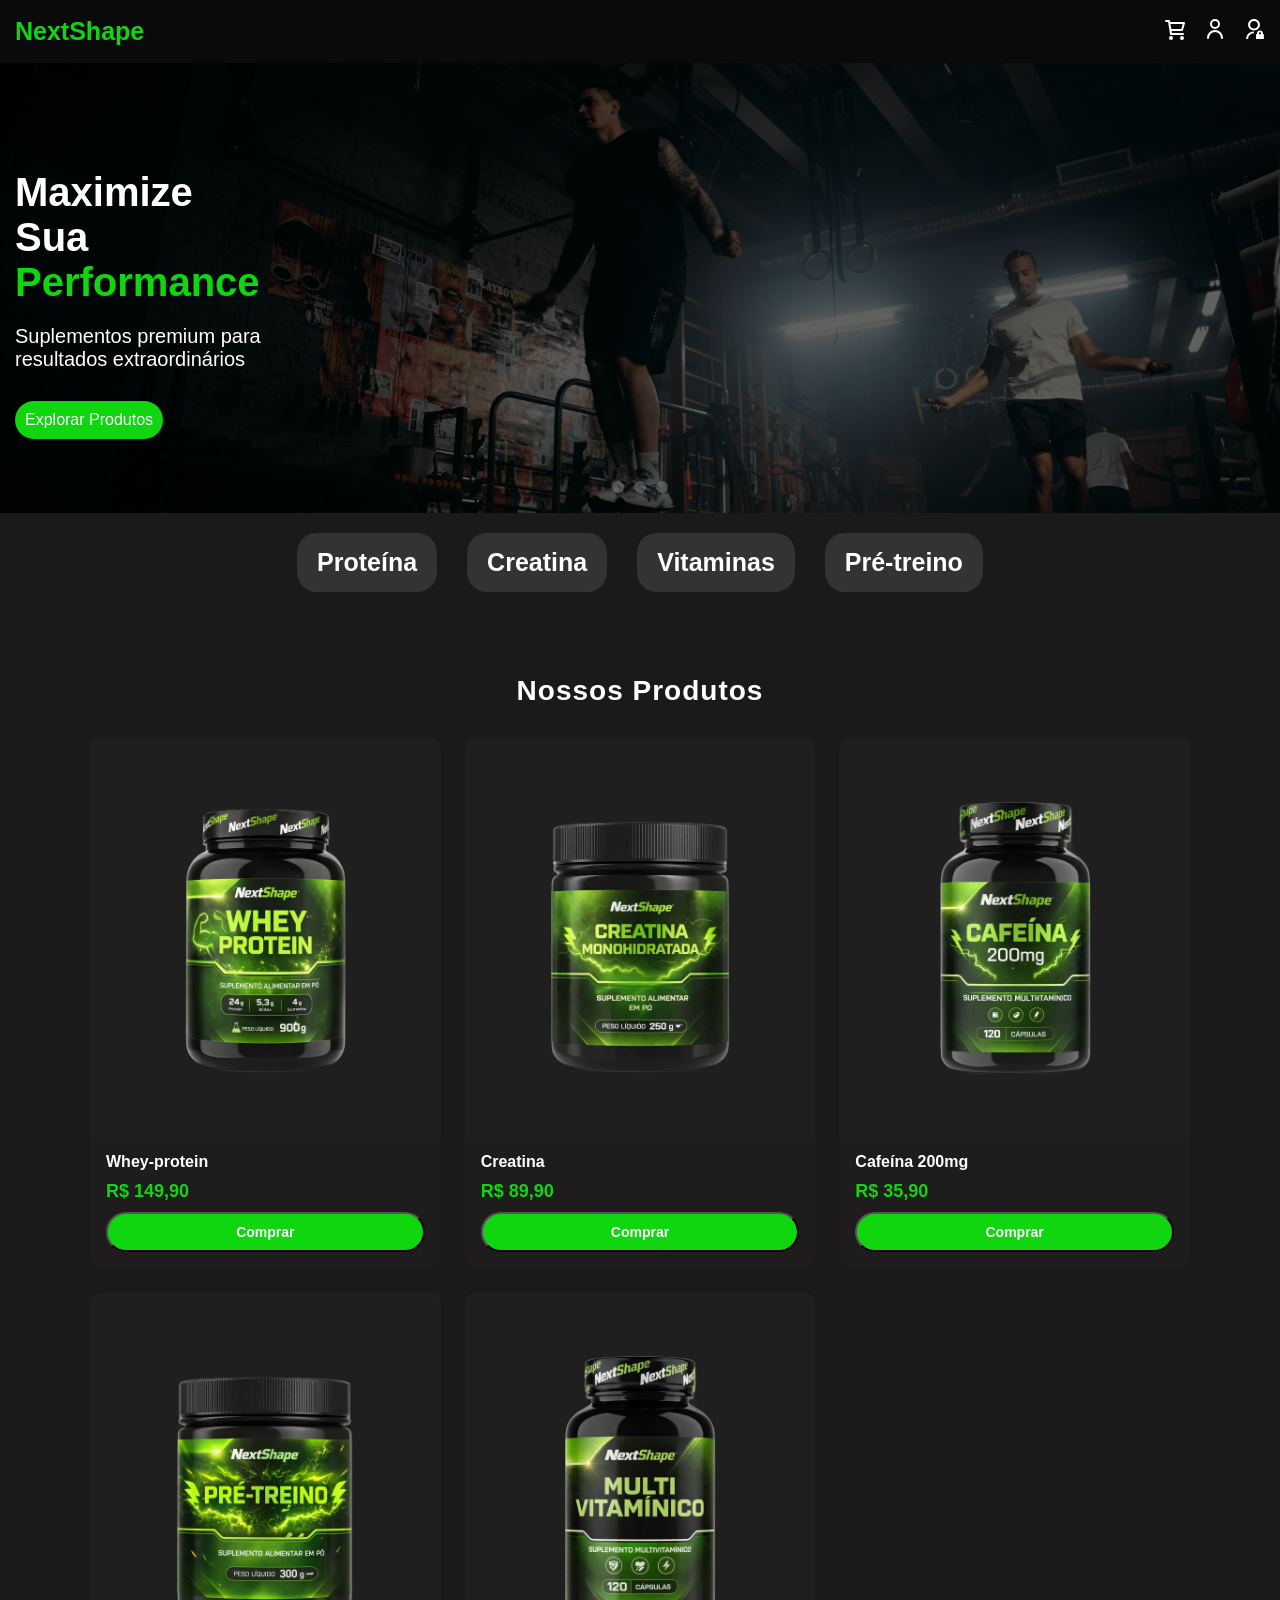
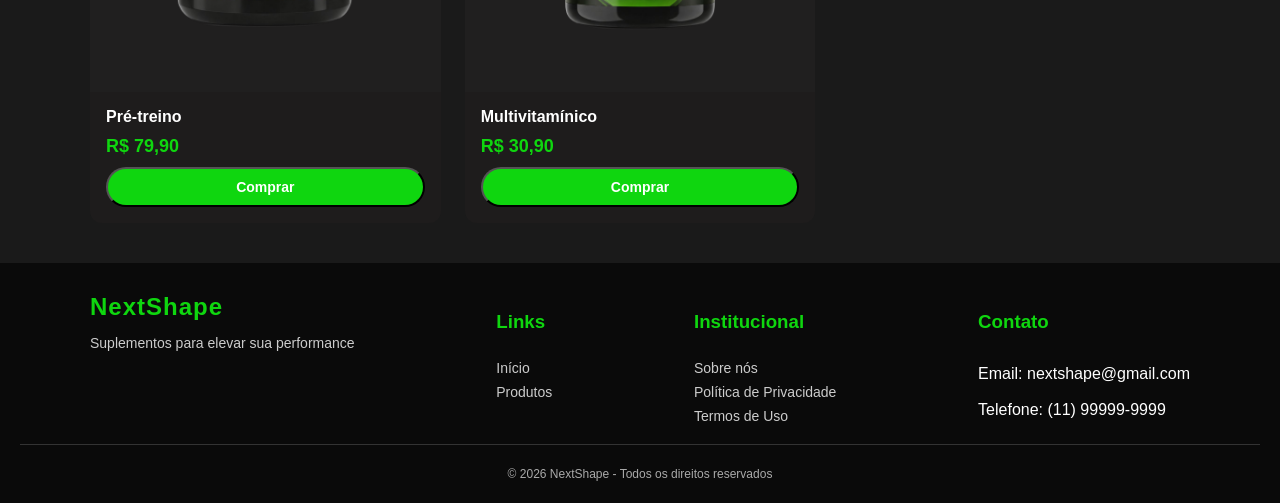
==== commit 11ac183e: "Inseriado a tela de Admin, LocalStorage e atualizações do html e css" ====
--- a/Index.html
+++ b/Index.html
@@ -1,250 +1,216 @@
 <!doctype html>
 <html lang="pt-BR">
-  <head>
-    <meta charset="UTF-8" />
-    <meta name="viewport" content="width=device-width, initial-scale=1.0" />
-    <link rel="stylesheet" href="Style.index.css" />
-    <script src="Script.index.js" defer></script>
-    <script src="Script.footer.js" defer></script>
-    <title>NextShape</title>
-  </head>
-
-  <body>
-    <header id="topo">
-      <div class="header-logo">
-        <a href="Index.html#topo">
-          <h1>NextShape</h1>
-        </a>
-      </div>
-
-      <div class="header-icons">
-        <a href="#"
-          ><img class="icon" src="assets/icons/search.svg" alt="Pesquisar"
-        /></a>
-        <button
-          id="btn-carrinho"
-          style="background: none; border: none; cursor: pointer; padding: 0"
-        >
-          <img class="icon" src="assets/icons/cart.svg" alt="Carrinho" />
-        </button>
-        <a href="login.html"
-          ><img class="icon" src="assets/icons/user.svg" alt="Login"
-        /></a>
-        <a href="admin.html"
-          ><img class="icon" src="assets/icons/admin.svg" alt="Admin"
-        /></a>
-      </div>
-    </header>
-
-    <!-- CARRINHO LATERAL -->
-    <div class="carrinho-overlay" id="carrinho-overlay"></div>
-
-    <div class="carrinho-lateral" id="carrinho-lateral">
-      <div class="carrinho-header">
-        <h2>Meu Carrinho</h2>
-        <button class="btn-fechar" id="btn-fechar-carrinho">✕</button>
-      </div>
-
-      <div class="carrinho-itens" id="carrinho-itens">
-        <!-- Os itens aparecem aqui dinamicamente -->
-        <p class="carrinho-vazio">Seu carrinho está vazio</p>
-      </div>
-
-      <div class="carrinho-footer">
-        <div class="carrinho-total">
-          <strong>Total:</strong>
-          <span id="total-preco">R$ 0,00</span>
-        </div>
-        <button class="btn-finalizar">Finalizar Compra</button>
-      </div>
-    </div>
-
-    <section class="hero">
-      <div class="hero-content">
-        <h2>
-          Maximize Sua <span class="highlight-performance">Performance</span>
-        </h2>
-        <p>Suplementos premium para resultados extraordinários</p>
-        <a href="#produtos" class="button">Explorar Produtos</a>
-      </div>
-      <div class="hero-dot">
-        <span class="dot"></span>
-        <span class="dot"></span>
-        <span class="dot"></span>
+
+<head>
+  <meta charset="UTF-8" />
+  <meta name="viewport" content="width=device-width, initial-scale=1.0" />
+  <link rel="stylesheet" href="Style.index.css" />
+  <script src="Script.localStorage.js" defer></script>
+  <script src="Script.index.js" defer></script>
+  <script src="Script.footer.js" defer></script>
+  <title>NextShape</title>
+</head>
+
+<body>
+  <header id="topo">
+    <div class="header-logo">
+      <a href="Index.html#topo">
+        <h1>NextShape</h1>
+      </a>
+    </div>
+    
+    <div class="header-icons">
+      <button id="btn-carrinho" style="background: none; border: none; cursor: pointer; padding: 0"
+        title="Abrir Carrinho"><img class="icon" src="assets/icons/cart.svg" alt="Carrinho" /></button>
+      <a href="Login.html" title="Fazer Login"><img class="icon" src="assets/icons/user.svg" alt="Login" /></a>
+      <a href="RelatorioAdmin.html" title="Admin"><img class="icon" src="assets/icons/admin.svg" alt="Admin" /></a>
+    </div>
+  </header>
+
+  <!-- CARRINHO LATERAL -->
+  <div class="carrinho-overlay" id="carrinho-overlay"></div>
+
+  <div class="carrinho-lateral" id="carrinho-lateral">
+    <div class="carrinho-header">
+      <h2>Meu Carrinho</h2>
+      <button class="btn-fechar" id="btn-fechar-carrinho">✕</button>
+    </div>
+
+    <div class="carrinho-itens" id="carrinho-itens">
+      <!-- Os itens aparecem aqui dinamicamente -->
+      <p class="carrinho-vazio">Seu carrinho está vazio</p>
+    </div>
+
+    <div class="carrinho-footer">
+      <div class="carrinho-total">
+        <strong>Total:</strong>
+        <span id="total-preco">R$ 0,00</span>
+      </div>
+      <button class="btn-finalizar">Finalizar Compra</button>
+    </div>
+  </div>
+
+  <section class="hero">
+    <div class="hero-content">
+      <h2>
+        Maximize Sua <span class="highlight-performance">Performance</span>
+      </h2>
+      <p>Suplementos premium para resultados extraordinários</p>
+      <a href="#produtos" class="button">Explorar Produtos</a>
+    </div>
+    <div class="hero-dot">
+      <span class="dot"></span>
+      <span class="dot"></span>
+      <span class="dot"></span>
+    </div>
+  </section>
+
+  <section class="categories">
+    <a href="#">Proteína</a>
+    <a href="#">Creatina</a>
+    <a href="#">Vitaminas</a>
+    <a href="#">Pré-treino</a>
+  </section>
+
+  <!-- Sessão de produtos que ficará na página inicial (home) -->
+  <div id="produtos">
+    <section class="produtos">
+      <h2 class="produtos-titulo">Nossos Produtos</h2>
+      <div class="grade-produtos">
+        <div class="card">
+          <img src="assets/images/whey-protein.png" alt="Whey-protein" />
+          <div class="card-info">
+            <h3>Whey-protein</h3>
+            <span class="card-preco">R$ 149,90 </span>
+            <button class="button btn-adicionar" data-nome="Whey-protein" data-preco="149.90">
+              Comprar
+            </button>
+          </div>
+        </div>
+
+        <div class="card">
+          <img src="assets/images/creatina.png" alt="Creatina Monohidratada" />
+          <div class="card-info">
+            <h3>Creatina</h3>
+            <span class="card-preco">R$ 89,90 </span>
+            <button class="button btn-adicionar" data-nome="Creatina" data-preco="89.90">
+              Comprar
+            </button>
+          </div>
+        </div>
+
+        <div class="card">
+          <img src="assets/images/cafeína.png" alt="Cafeína" />
+          <div class="card-info">
+            <h3>Cafeína 200mg</h3>
+            <span class="card-preco">R$ 35,90 </span>
+            <button class="button btn-adicionar" data-nome="Cafeína 200mg" data-preco="35.90">
+              Comprar
+            </button>
+          </div>
+        </div>
+
+        <div class="card">
+          <img src="assets/images/pré-treino.png" alt="Pré-treino" />
+          <div class="card-info">
+            <h3>Pré-treino</h3>
+            <span class="card-preco">R$ 79,90 </span>
+            <button class="button btn-adicionar" data-nome="Pré-treino" data-preco="79.90">
+              Comprar
+            </button>
+          </div>
+        </div>
+
+        <div class="card">
+          <img src="assets/images/multivitaminico.png" alt="Multivitaminico" />
+          <div class="card-info">
+            <h3>Multivitamínico</h3>
+            <span class="card-preco">R$ 30,90 </span>
+            <button class="button btn-adicionar" data-nome="Multivitamínico" data-preco="30.90">
+              Comprar
+            </button>
+          </div>
+        </div>
       </div>
     </section>
-
-    <section class="categories">
-      <a href="#">Proteína</a>
-      <a href="#">Creatina</a>
-      <a href="#">Vitaminas</a>
-      <a href="#">Pré-treino</a>
-    </section>
-
-    <!-- Sessão de produtos que ficará na página inicial (home) -->
-    <div id="produtos">
-      <section class="produtos">
-        <h2 class="produtos-titulo">Nossos Produtos</h2>
-        <div class="grade-produtos">
-          <div class="card">
-            <img src="assets/images/whey-protein.png" alt="Whey-protein" />
-            <div class="card-info">
-              <h3>Whey-protein</h3>
-              <span class="card-preco">R$ 149,90 </span>
-              <button
-                class="button btn-adicionar"
-                data-nome="Whey-protein"
-                data-preco="149.90"
-              >
-                Comprar
-              </button>
-            </div>
-          </div>
-
-          <div class="card">
-            <img
-              src="assets/images/creatina.png"
-              alt="Creatina Monohidratada"
-            />
-            <div class="card-info">
-              <h3>Creatina</h3>
-              <span class="card-preco">R$ 89,90 </span>
-              <button
-                class="button btn-adicionar"
-                data-nome="Creatina"
-                data-preco="89.90"
-              >
-                Comprar
-              </button>
-            </div>
-          </div>
-
-          <div class="card">
-            <img src="assets/images/cafeína.png" alt="Cafeína" />
-            <div class="card-info">
-              <h3>Cafeína 200mg</h3>
-              <span class="card-preco">R$ 35,90 </span>
-              <button
-                class="button btn-adicionar"
-                data-nome="Cafeína 200mg"
-                data-preco="35.90"
-              >
-                Comprar
-              </button>
-            </div>
-          </div>
-
-          <div class="card">
-            <img src="assets/images/pré-treino.png" alt="Pré-treino" />
-            <div class="card-info">
-              <h3>Pré-treino</h3>
-              <span class="card-preco">R$ 79,90 </span>
-              <button
-                class="button btn-adicionar"
-                data-nome="Pré-treino"
-                data-preco="79.90"
-              >
-                Comprar
-              </button>
-            </div>
-          </div>
-
-          <div class="card">
-            <img
-              src="assets/images/multivitaminico.png"
-              alt="Multivitaminico"
-            />
-            <div class="card-info">
-              <h3>Multivitamínico</h3>
-              <span class="card-preco">R$ 30,90 </span>
-              <button
-                class="button btn-adicionar"
-                data-nome="Multivitamínico"
-                data-preco="30.90"
-              >
-                Comprar
-              </button>
-            </div>
-          </div>
-        </div>
-      </section>
-    </div>
-
-    <!-- Código HTML Rodapé realizado por Eduardo Alcantara -->
-    <footer class="footer">
-      <div class="footer-container">
-        <div class="footer-logo">
-          <h2>NextShape</h2>
-          <p>Suplementos para elevar sua performance</p>
-        </div>
-
-        <div class="footer-links">
-          <h3>Links</h3>
-
-          <a href="#topo">Início</a>
-          <a href="#produtos">Produtos</a>
-        </div>
-
-        <div class="footer-info">
-          <h3>Institucional</h3>
-
-          <a href="#" id="abrir-sobre">Sobre nós</a>
-          <a href="#" id="abrir-politica"> Política de Privacidade </a>
-          <a href="#" id="abrir-termos"> Termos de Uso </a>
-        </div>
-
-        <div class="footer-contact">
-          <h3>Contato</h3>
-
-          <p>Email: nextshape@gmail.com</p>
-          <p>Telefone: (11) 99999-9999</p>
-        </div>
-      </div>
-
-      <div class="footer-bottom">
-        <p>© 2026 NextShape - Todos os direitos reservados</p>
-      </div>
-    </footer>
-
-    <div id="modal-sobre" class="modal">
-      <div class="modal-content">
-        <span class="fechar">&times;</span>
-
-        <h2>Sobre Nós</h2>
-
-        <p>
-          A NextShape é uma empresa criada por seis estudantes do Centro
-          Universitário Senac - Santo Amaro. Empresa focada em suplementos para
-          atletas, praticantes de academia e pessoas que desejam melhorar sua
-          performance e qualidade de vida.
-        </p>
-      </div>
-    </div>
-
-    <div id="modal-politica" class="modal">
-      <div class="modal-content">
-        <span class="fechar">&times;</span>
-
-        <h2>Política de Privacidade</h2>
-
-        <p>
-          A NextShape respeita a privacidade dos usuários e protege as
-          informações compartilhadas durante a navegação.
-        </p>
-      </div>
-    </div>
-
-    <div id="modal-termos" class="modal">
-      <div class="modal-content">
-        <span class="fechar">&times;</span>
-
-        <h2>Termos de Uso</h2>
-
-        <p>
-          Ao utilizar a plataforma NextShape, o usuário concorda com as
-          condições de uso e navegação estabelecidas pelo site.
-        </p>
-      </div>
-    </div>
-  </body>
-</html>
+  </div>
+
+  <!-- Código HTML Rodapé realizado por Eduardo Alcantara -->
+  <footer class="footer">
+    <div class="footer-container">
+      <div class="footer-logo">
+        <h2>NextShape</h2>
+        <p>Suplementos para elevar sua performance</p>
+      </div>
+
+      <div class="footer-links">
+        <h3>Links</h3>
+
+        <a href="#topo">Início</a>
+        <a href="#produtos">Produtos</a>
+      </div>
+
+      <div class="footer-info">
+        <h3>Institucional</h3>
+
+        <a href="#" id="abrir-sobre">Sobre nós</a>
+        <a href="#" id="abrir-politica"> Política de Privacidade </a>
+        <a href="#" id="abrir-termos"> Termos de Uso </a>
+      </div>
+
+      <div class="footer-contact">
+        <h3>Contato</h3>
+
+        <p>Email: nextshape@gmail.com</p>
+        <p>Telefone: (11) 99999-9999</p>
+      </div>
+    </div>
+
+    <div class="footer-bottom">
+      <p>© 2026 NextShape - Todos os direitos reservados</p>
+    </div>
+  </footer>
+
+  <div id="modal-sobre" class="modal">
+    <div class="modal-content">
+      <span class="fechar">&times;</span>
+
+      <h2>Sobre Nós</h2>
+
+      <p>
+        A NextShape é uma empresa criada por seis estudantes do Centro
+        Universitário Senac - Santo Amaro. Empresa focada em suplementos para
+        atletas, praticantes de academia e pessoas que desejam melhorar sua
+        performance e qualidade de vida.
+      </p>
+    </div>
+  </div>
+
+  <div id="modal-politica" class="modal">
+    <div class="modal-content">
+      <span class="fechar">&times;</span>
+
+      <h2>Política de Privacidade</h2>
+
+      <p>
+        A NextShape respeita a privacidade dos usuários e protege as
+        informações compartilhadas durante a navegação.
+      </p>
+    </div>
+  </div>
+
+  <div id="modal-termos" class="modal">
+    <div class="modal-content">
+      <span class="fechar">&times;</span>
+
+      <h2>Termos de Uso</h2>
+
+      <p>
+        Ao utilizar a plataforma NextShape, o usuário concorda com as
+        condições de uso e navegação estabelecidas pelo site.
+      </p>
+    </div>
+  </div>
+</body>
+
+</html>
